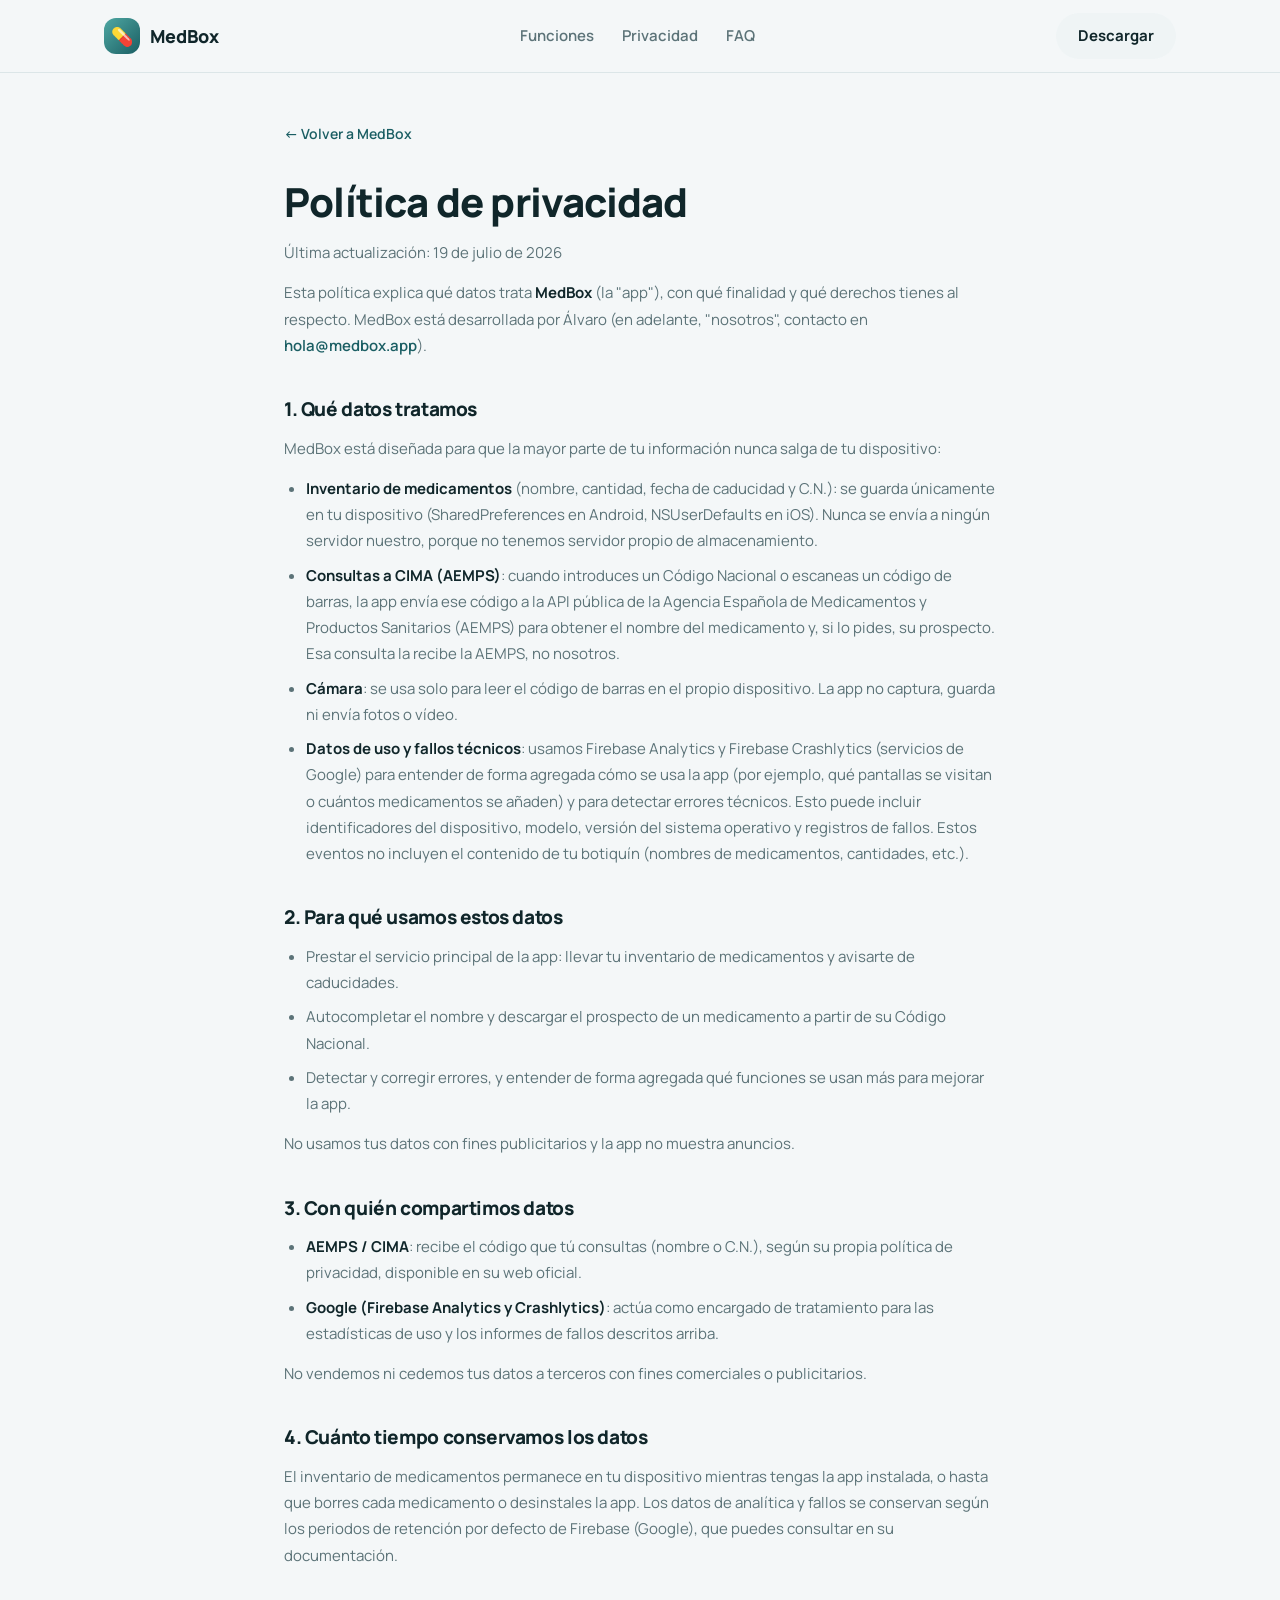
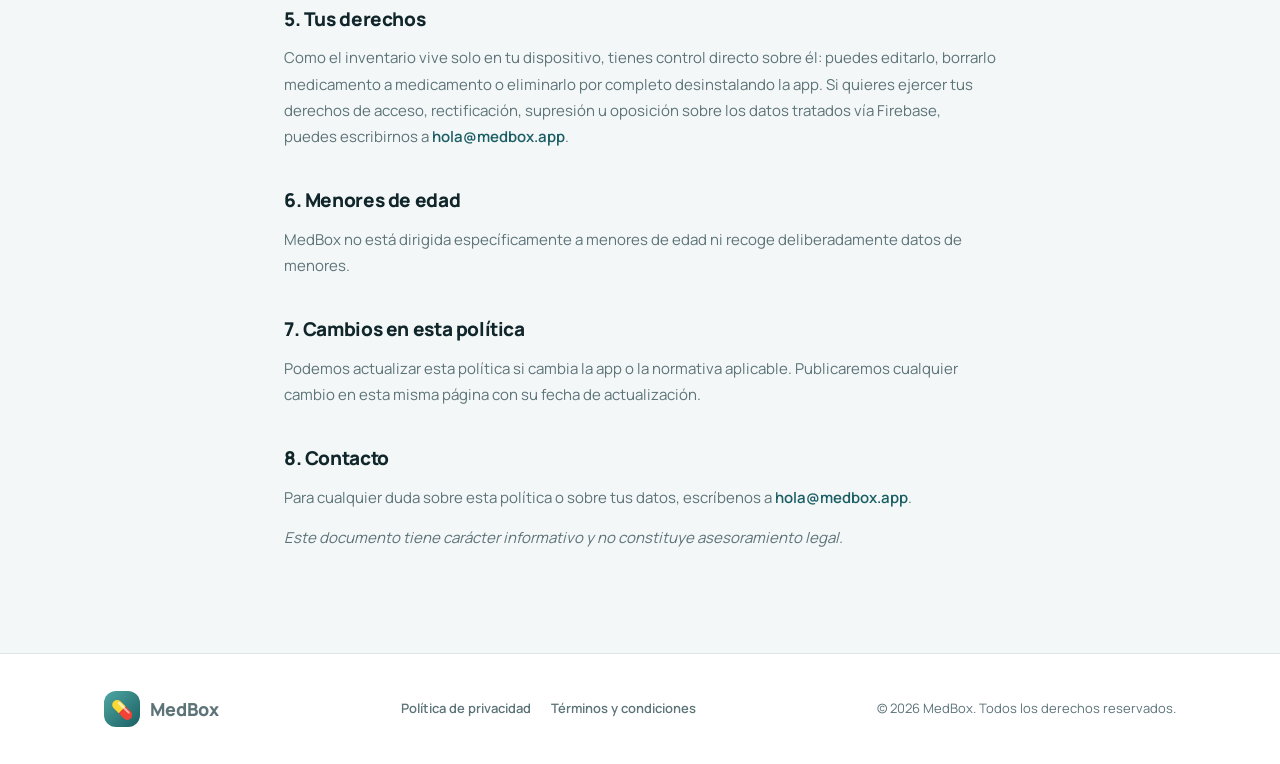
==== privacy.html @ 9917dc3c "Añadir página de política de privacidad" ====
<!DOCTYPE html>
<html lang="es">
<head>
<meta charset="UTF-8" />
<meta name="viewport" content="width=device-width, initial-scale=1.0" />
<title>Política de privacidad — MedBox</title>
<meta name="description" content="Política de privacidad de MedBox: qué datos se recogen, para qué se usan y qué derechos tienes." />
<link rel="icon" href="data:image/svg+xml,<svg xmlns=%22http://www.w3.org/2000/svg%22 viewBox=%220 0 100 100%22><text y=%22.9em%22 font-size=%2290%22>💊</text></svg>" />
<link rel="preconnect" href="https://fonts.googleapis.com">
<link rel="preconnect" href="https://fonts.gstatic.com" crossorigin>
<link href="https://fonts.googleapis.com/css2?family=Manrope:wght@400;500;600;700;800&display=swap" rel="stylesheet">
<link rel="stylesheet" href="styles.css" />
</head>
<body>

  <header class="nav">
    <div class="container nav-inner">
      <div class="brand">
        <span class="brand-badge">💊</span>
        <span class="brand-name">MedBox</span>
      </div>
      <nav class="nav-links">
        <a href="index.html#funciones">Funciones</a>
        <a href="index.html#privacidad">Privacidad</a>
        <a href="index.html#faq">FAQ</a>
      </nav>
      <a class="btn btn-ghost nav-cta" href="index.html#descarga">Descargar</a>
    </div>
  </header>

  <main>
    <section class="legal">
      <div class="container legal-content">
        <a href="index.html" class="legal-back">← Volver a MedBox</a>

        <h1>Política de privacidad</h1>
        <p class="legal-updated">Última actualización: 19 de julio de 2026</p>

        <p>
          Esta política explica qué datos trata <strong>MedBox</strong> (la
          "app"), con qué finalidad y qué derechos tienes al respecto.
          MedBox está desarrollada por Álvaro (en adelante, "nosotros",
          contacto en <a href="mailto:hola@medbox.app">hola@medbox.app</a>).
        </p>

        <h2>1. Qué datos tratamos</h2>
        <p>MedBox está diseñada para que la mayor parte de tu información nunca salga de tu dispositivo:</p>
        <ul>
          <li><strong>Inventario de medicamentos</strong> (nombre, cantidad, fecha de caducidad y C.N.): se guarda únicamente en tu dispositivo (SharedPreferences en Android, NSUserDefaults en iOS). Nunca se envía a ningún servidor nuestro, porque no tenemos servidor propio de almacenamiento.</li>
          <li><strong>Consultas a CIMA (AEMPS)</strong>: cuando introduces un Código Nacional o escaneas un código de barras, la app envía ese código a la API pública de la Agencia Española de Medicamentos y Productos Sanitarios (AEMPS) para obtener el nombre del medicamento y, si lo pides, su prospecto. Esa consulta la recibe la AEMPS, no nosotros.</li>
          <li><strong>Cámara</strong>: se usa solo para leer el código de barras en el propio dispositivo. La app no captura, guarda ni envía fotos o vídeo.</li>
          <li><strong>Datos de uso y fallos técnicos</strong>: usamos Firebase Analytics y Firebase Crashlytics (servicios de Google) para entender de forma agregada cómo se usa la app (por ejemplo, qué pantallas se visitan o cuántos medicamentos se añaden) y para detectar errores técnicos. Esto puede incluir identificadores del dispositivo, modelo, versión del sistema operativo y registros de fallos. Estos eventos no incluyen el contenido de tu botiquín (nombres de medicamentos, cantidades, etc.).</li>
        </ul>

        <h2>2. Para qué usamos estos datos</h2>
        <ul>
          <li>Prestar el servicio principal de la app: llevar tu inventario de medicamentos y avisarte de caducidades.</li>
          <li>Autocompletar el nombre y descargar el prospecto de un medicamento a partir de su Código Nacional.</li>
          <li>Detectar y corregir errores, y entender de forma agregada qué funciones se usan más para mejorar la app.</li>
        </ul>
        <p>No usamos tus datos con fines publicitarios y la app no muestra anuncios.</p>

        <h2>3. Con quién compartimos datos</h2>
        <ul>
          <li><strong>AEMPS / CIMA</strong>: recibe el código que tú consultas (nombre o C.N.), según su propia política de privacidad, disponible en su web oficial.</li>
          <li><strong>Google (Firebase Analytics y Crashlytics)</strong>: actúa como encargado de tratamiento para las estadísticas de uso y los informes de fallos descritos arriba.</li>
        </ul>
        <p>No vendemos ni cedemos tus datos a terceros con fines comerciales o publicitarios.</p>

        <h2>4. Cuánto tiempo conservamos los datos</h2>
        <p>
          El inventario de medicamentos permanece en tu dispositivo mientras
          tengas la app instalada, o hasta que borres cada medicamento o
          desinstales la app. Los datos de analítica y fallos se conservan
          según los periodos de retención por defecto de Firebase (Google),
          que puedes consultar en su documentación.
        </p>

        <h2>5. Tus derechos</h2>
        <p>
          Como el inventario vive solo en tu dispositivo, tienes control
          directo sobre él: puedes editarlo, borrarlo medicamento a
          medicamento o eliminarlo por completo desinstalando la app. Si
          quieres ejercer tus derechos de acceso, rectificación, supresión
          u oposición sobre los datos tratados vía Firebase, puedes
          escribirnos a <a href="mailto:hola@medbox.app">hola@medbox.app</a>.
        </p>

        <h2>6. Menores de edad</h2>
        <p>MedBox no está dirigida específicamente a menores de edad ni recoge deliberadamente datos de menores.</p>

        <h2>7. Cambios en esta política</h2>
        <p>
          Podemos actualizar esta política si cambia la app o la normativa
          aplicable. Publicaremos cualquier cambio en esta misma página con
          su fecha de actualización.
        </p>

        <h2>8. Contacto</h2>
        <p>
          Para cualquier duda sobre esta política o sobre tus datos, escríbenos a
          <a href="mailto:hola@medbox.app">hola@medbox.app</a>.
        </p>

        <p><em>Este documento tiene carácter informativo y no constituye asesoramiento legal.</em></p>
      </div>
    </section>
  </main>

  <footer class="footer">
    <div class="container footer-inner">
      <div class="brand">
        <span class="brand-badge">💊</span>
        <span class="brand-name">MedBox</span>
      </div>
      <nav class="footer-links">
        <a href="privacy.html">Política de privacidad</a>
        <a href="terms.html">Términos y condiciones</a>
      </nav>
      <p>&copy; <span id="year"></span> MedBox. Todos los derechos reservados.</p>
    </div>
  </footer>

  <script>
    document.getElementById("year").textContent = new Date().getFullYear();
  </script>
</body>
</html>
---- styles.css ----
:root {
  --primary: #1a5e63;
  --primary-dark: #103d40;
  --primary-deep: #0a282b;
  --accent: #4fa8a3;
  --on-primary: #ffffff;

  --bg: #f4f7f8;
  --surface: #ffffff;
  --surface-variant: #eff4f5;

  --text: #10262a;
  --text-secondary: #5c7378;
  --border: #dce6e8;

  --expired: #dc3d3d;
  --expired-bg: #fcebeb;
  --soon: #e08a00;
  --soon-bg: #fcf1dc;
  --ok: #17966b;
  --ok-bg: #e4f5ec;

  --radius-sm: 12px;
  --radius-md: 16px;
  --radius-lg: 24px;
  --shadow: 0 16px 40px -12px rgba(10, 40, 43, 0.25);
}

* { box-sizing: border-box; }

html { scroll-behavior: smooth; }

body {
  margin: 0;
  font-family: "Manrope", -apple-system, BlinkMacSystemFont, "Segoe UI", sans-serif;
  color: var(--text);
  background: var(--bg);
  line-height: 1.5;
}

.container {
  max-width: 1120px;
  margin: 0 auto;
  padding: 0 24px;
}

img, svg { display: block; max-width: 100%; }

a { color: inherit; text-decoration: none; }

h1, h2, h3 { margin: 0; font-weight: 800; letter-spacing: -0.02em; }

p { color: var(--text-secondary); }

/* ---------- Nav ---------- */

.nav {
  position: sticky;
  top: 0;
  z-index: 20;
  background: rgba(244, 247, 248, 0.85);
  backdrop-filter: blur(10px);
  border-bottom: 1px solid var(--border);
}

.nav-inner {
  display: flex;
  align-items: center;
  justify-content: space-between;
  height: 72px;
}

.brand { display: flex; align-items: center; gap: 10px; }

.brand-badge {
  display: grid;
  place-items: center;
  width: 36px;
  height: 36px;
  border-radius: 12px;
  background: linear-gradient(135deg, var(--accent), var(--primary));
  font-size: 18px;
}

.brand-name { font-weight: 800; font-size: 18px; }

.nav-links {
  display: flex;
  gap: 28px;
  font-weight: 600;
  font-size: 15px;
  color: var(--text-secondary);
}

.nav-links a:hover { color: var(--primary); }

.nav-cta { display: none; }

@media (min-width: 720px) {
  .nav-cta { display: inline-flex; }
}

/* ---------- Buttons ---------- */

.btn {
  display: inline-flex;
  align-items: center;
  justify-content: center;
  gap: 8px;
  padding: 12px 22px;
  border-radius: 999px;
  font-weight: 700;
  font-size: 15px;
  white-space: nowrap;
  transition: transform 0.15s ease, box-shadow 0.15s ease, background 0.15s ease;
  border: none;
  cursor: pointer;
}

.btn-primary {
  background: var(--primary);
  color: var(--on-primary);
  box-shadow: 0 12px 24px -10px rgba(26, 94, 99, 0.55);
}

.btn-primary:hover { transform: translateY(-2px); box-shadow: 0 16px 28px -10px rgba(26, 94, 99, 0.6); }

.btn-outline {
  background: transparent;
  color: var(--text);
  border: 1.5px solid var(--border);
}

.btn-outline:hover { border-color: var(--primary); color: var(--primary); }

.btn-ghost {
  background: var(--surface-variant);
  color: var(--text);
}

.btn-ghost:hover { background: var(--border); }

.btn-lg { padding: 16px 30px; font-size: 16px; }

/* ---------- Hero ---------- */

.hero { padding: 64px 0 40px; overflow: hidden; }

.hero-inner {
  display: grid;
  gap: 48px;
  align-items: center;
}

@media (min-width: 960px) {
  .hero-inner { grid-template-columns: 1.05fr 0.95fr; }
}

.eyebrow {
  display: inline-block;
  font-size: 13px;
  font-weight: 700;
  letter-spacing: 0.08em;
  text-transform: uppercase;
  color: var(--primary);
  background: var(--surface-variant);
  padding: 6px 14px;
  border-radius: 999px;
  margin-bottom: 18px;
}

.eyebrow.center { display: block; width: fit-content; margin: 0 auto 14px; }

.hero h1 {
  font-size: clamp(34px, 5vw, 52px);
  line-height: 1.08;
  margin-bottom: 18px;
}

.lead { font-size: 17px; max-width: 46ch; }

.hero-actions {
  display: flex;
  flex-wrap: wrap;
  gap: 14px;
  margin: 28px 0 20px;
}

.hero-trust {
  display: flex;
  flex-wrap: wrap;
  gap: 18px;
  font-size: 14px;
  font-weight: 600;
  color: var(--text-secondary);
}

/* ---------- Phone mockup ---------- */

.hero-visual { display: flex; justify-content: center; }

.phone {
  position: relative;
  width: 280px;
  border-radius: 36px;
  overflow: hidden;
  background: #0e1517;
  box-shadow: var(--shadow), 0 0 0 8px #0e1517;
}

.phone-screenshot {
  display: block;
  width: 100%;
  height: auto;
  border-radius: 30px;
}

.app-header {
  display: flex;
  align-items: center;
  gap: 12px;
  padding: 34px 16px 20px;
  margin: -14px -14px 14px;
  border-radius: 26px 26px 20px 20px;
  background: linear-gradient(135deg, var(--accent), var(--primary) 55%, var(--primary-deep));
  color: #fff;
}

.app-header-badge {
  width: 38px;
  height: 38px;
  border-radius: 12px;
  background: rgba(255, 255, 255, 0.22);
  display: grid;
  place-items: center;
  font-size: 18px;
  flex-shrink: 0;
}

.app-header-title { font-weight: 800; font-size: 15px; }
.app-header-subtitle { font-size: 12px; opacity: 0.88; }

.app-search {
  background: var(--surface-variant);
  color: var(--text-secondary);
  font-size: 13px;
  padding: 11px 14px;
  border-radius: 999px;
  margin-bottom: 12px;
}

.app-chips {
  display: grid;
  grid-template-columns: repeat(3, 1fr);
  gap: 8px;
  margin-bottom: 14px;
}

.chip {
  border-radius: 14px;
  padding: 10px 4px;
  text-align: center;
  font-size: 11px;
  font-weight: 700;
}

.chip b { display: block; font-size: 16px; margin-bottom: 2px; }

.chip-expired { background: var(--expired-bg); color: var(--expired); }
.chip-soon { background: var(--soon-bg); color: var(--soon); }
.chip-ok { background: var(--ok-bg); color: var(--ok); }

.app-card {
  display: flex;
  border-radius: 16px;
  background: var(--surface);
  border: 1px solid var(--border);
  box-shadow: 0 6px 16px -10px rgba(10, 40, 43, 0.25);
  margin-bottom: 10px;
  overflow: hidden;
}

.app-card-accent { width: 4px; flex-shrink: 0; }
.accent-soon { background: var(--soon); }
.accent-ok { background: var(--ok); }

.app-card-body { padding: 10px 12px; flex: 1; min-width: 0; }

.app-card-top {
  display: flex;
  align-items: flex-start;
  justify-content: space-between;
  gap: 8px;
  margin-bottom: 6px;
}

.app-card-name { font-weight: 700; font-size: 13px; }

.app-card-badge {
  font-size: 10px;
  font-weight: 700;
  color: var(--primary);
  background: rgba(26, 94, 99, 0.12);
  padding: 3px 7px;
  border-radius: 8px;
  white-space: nowrap;
}

.app-card-bottom {
  display: flex;
  align-items: center;
  justify-content: space-between;
  font-size: 11px;
  color: var(--text-secondary);
  font-weight: 600;
}

.dot-status { display: flex; align-items: center; gap: 5px; }
.dot-status::before {
  content: "";
  width: 6px;
  height: 6px;
  border-radius: 50%;
  background: currentColor;
}
.dot-soon { color: var(--soon); }
.dot-ok { color: var(--ok); }

.app-fab {
  position: absolute;
  right: 22px;
  bottom: 22px;
  width: 44px;
  height: 44px;
  border-radius: 50%;
  background: var(--primary);
  color: #fff;
  display: grid;
  place-items: center;
  font-size: 22px;
  font-weight: 700;
  box-shadow: 0 10px 20px -6px rgba(26, 94, 99, 0.6);
}

/* ---------- Logos strip ---------- */

.logos { padding: 12px 0 56px; }

.logos-inner { text-align: center; }

.logos-inner p {
  font-size: 13px;
  font-weight: 700;
  text-transform: uppercase;
  letter-spacing: 0.06em;
  color: var(--text-secondary);
  margin-bottom: 18px;
}

.logos-row {
  display: flex;
  flex-wrap: wrap;
  justify-content: center;
  gap: 14px 28px;
  font-weight: 600;
  color: var(--text);
}

/* ---------- Features ---------- */

.features { padding: 72px 0; background: var(--surface); }

.features h2, .faq h2 {
  font-size: clamp(26px, 3.6vw, 36px);
  margin-bottom: 44px;
}

.center { text-align: center; }

.feature-grid {
  display: grid;
  gap: 20px;
  grid-template-columns: 1fr;
}

@media (min-width: 720px) {
  .feature-grid { grid-template-columns: repeat(2, 1fr); }
}

@media (min-width: 1024px) {
  .feature-grid { grid-template-columns: repeat(3, 1fr); }
}

.feature-card {
  background: var(--bg);
  border: 1px solid var(--border);
  border-radius: var(--radius-lg);
  padding: 26px;
  transition: transform 0.15s ease, box-shadow 0.15s ease;
}

.feature-card:hover {
  transform: translateY(-4px);
  box-shadow: 0 18px 32px -18px rgba(10, 40, 43, 0.35);
}

.feature-icon {
  width: 48px;
  height: 48px;
  border-radius: 14px;
  background: var(--surface-variant);
  display: grid;
  place-items: center;
  font-size: 22px;
  margin-bottom: 16px;
}

.feature-card h3 { font-size: 17px; margin-bottom: 8px; }
.feature-card p { font-size: 14.5px; margin: 0; }

/* ---------- Privacy ---------- */

.privacy { padding: 72px 0; }

.privacy-inner {
  display: grid;
  gap: 40px;
  align-items: center;
}

@media (min-width: 860px) {
  .privacy-inner { grid-template-columns: 1fr 1fr; }
}

.privacy h2 { font-size: clamp(26px, 3.4vw, 34px); margin: 10px 0 16px; }

.privacy-list {
  list-style: none;
  margin: 0;
  padding: 0;
  display: grid;
  gap: 14px;
}

.privacy-list li {
  background: var(--surface);
  border: 1px solid var(--border);
  border-radius: var(--radius-md);
  padding: 16px 18px;
  font-weight: 600;
  font-size: 14.5px;
}

.privacy-more { margin-top: 18px; }

.privacy-more a {
  color: var(--primary);
  font-weight: 700;
  font-size: 14.5px;
}

.privacy-more a:hover { text-decoration: underline; }

/* ---------- CTA ---------- */

.cta {
  margin: 0 24px 72px;
  padding: 64px 24px;
  border-radius: var(--radius-lg);
  text-align: center;
  color: #fff;
  background: linear-gradient(135deg, var(--accent), var(--primary) 55%, var(--primary-deep));
}

.cta-inner { max-width: 640px; margin: 0 auto; }

.cta h2 { font-size: clamp(26px, 3.6vw, 36px); margin-bottom: 14px; }

.cta .lead { color: rgba(255, 255, 255, 0.9); margin: 0 auto 28px; }

.cta .btn-primary {
  background: #fff;
  color: var(--primary-deep);
  box-shadow: 0 14px 28px -12px rgba(0, 0, 0, 0.4);
}

/* ---------- FAQ ---------- */

.faq { padding: 0 0 88px; }

.faq-list {
  max-width: 760px;
  margin: 0 auto;
  display: grid;
  gap: 12px;
}

details {
  background: var(--surface);
  border: 1px solid var(--border);
  border-radius: var(--radius-md);
  padding: 16px 20px;
}

summary {
  cursor: pointer;
  font-weight: 700;
  list-style: none;
}

summary::-webkit-details-marker { display: none; }

summary::after {
  content: "+";
  float: right;
  font-weight: 700;
  color: var(--primary);
}

details[open] summary::after { content: "–"; }

details p { margin: 12px 0 0; font-size: 14.5px; }

/* ---------- Footer ---------- */

.footer {
  padding: 32px 0;
  border-top: 1px solid var(--border);
  background: var(--surface);
}

.footer-inner {
  display: flex;
  flex-wrap: wrap;
  gap: 12px;
  align-items: center;
  justify-content: space-between;
  font-size: 13px;
  color: var(--text-secondary);
}

.footer-links {
  display: flex;
  flex-wrap: wrap;
  gap: 20px;
  font-size: 13px;
  font-weight: 600;
  color: var(--text-secondary);
}

.footer-links a:hover { color: var(--primary); }

/* ---------- Legal pages (privacy.html / terms.html) ---------- */

.legal { padding: 48px 0 88px; }

.legal-content { max-width: 760px; margin: 0 auto; }

.legal-back {
  display: inline-block;
  margin-bottom: 28px;
  color: var(--primary);
  font-weight: 700;
  font-size: 14px;
}

.legal-back:hover { text-decoration: underline; }

.legal-content h1 {
  font-size: clamp(28px, 4vw, 40px);
  margin-bottom: 8px;
}

.legal-updated {
  font-size: 13px;
  color: var(--text-secondary);
  margin-bottom: 36px;
}

.legal-content h2 {
  font-size: 19px;
  margin: 36px 0 12px;
}

.legal-content p,
.legal-content li {
  font-size: 15px;
  line-height: 1.75;
  color: var(--text-secondary);
  margin: 0 0 14px;
}

.legal-content ul,
.legal-content ol {
  padding-left: 22px;
  margin: 0 0 14px;
}

.legal-content li { margin-bottom: 8px; }

.legal-content strong { color: var(--text); }

.legal-content a { color: var(--primary); font-weight: 600; }

.legal-content a:hover { text-decoration: underline; }
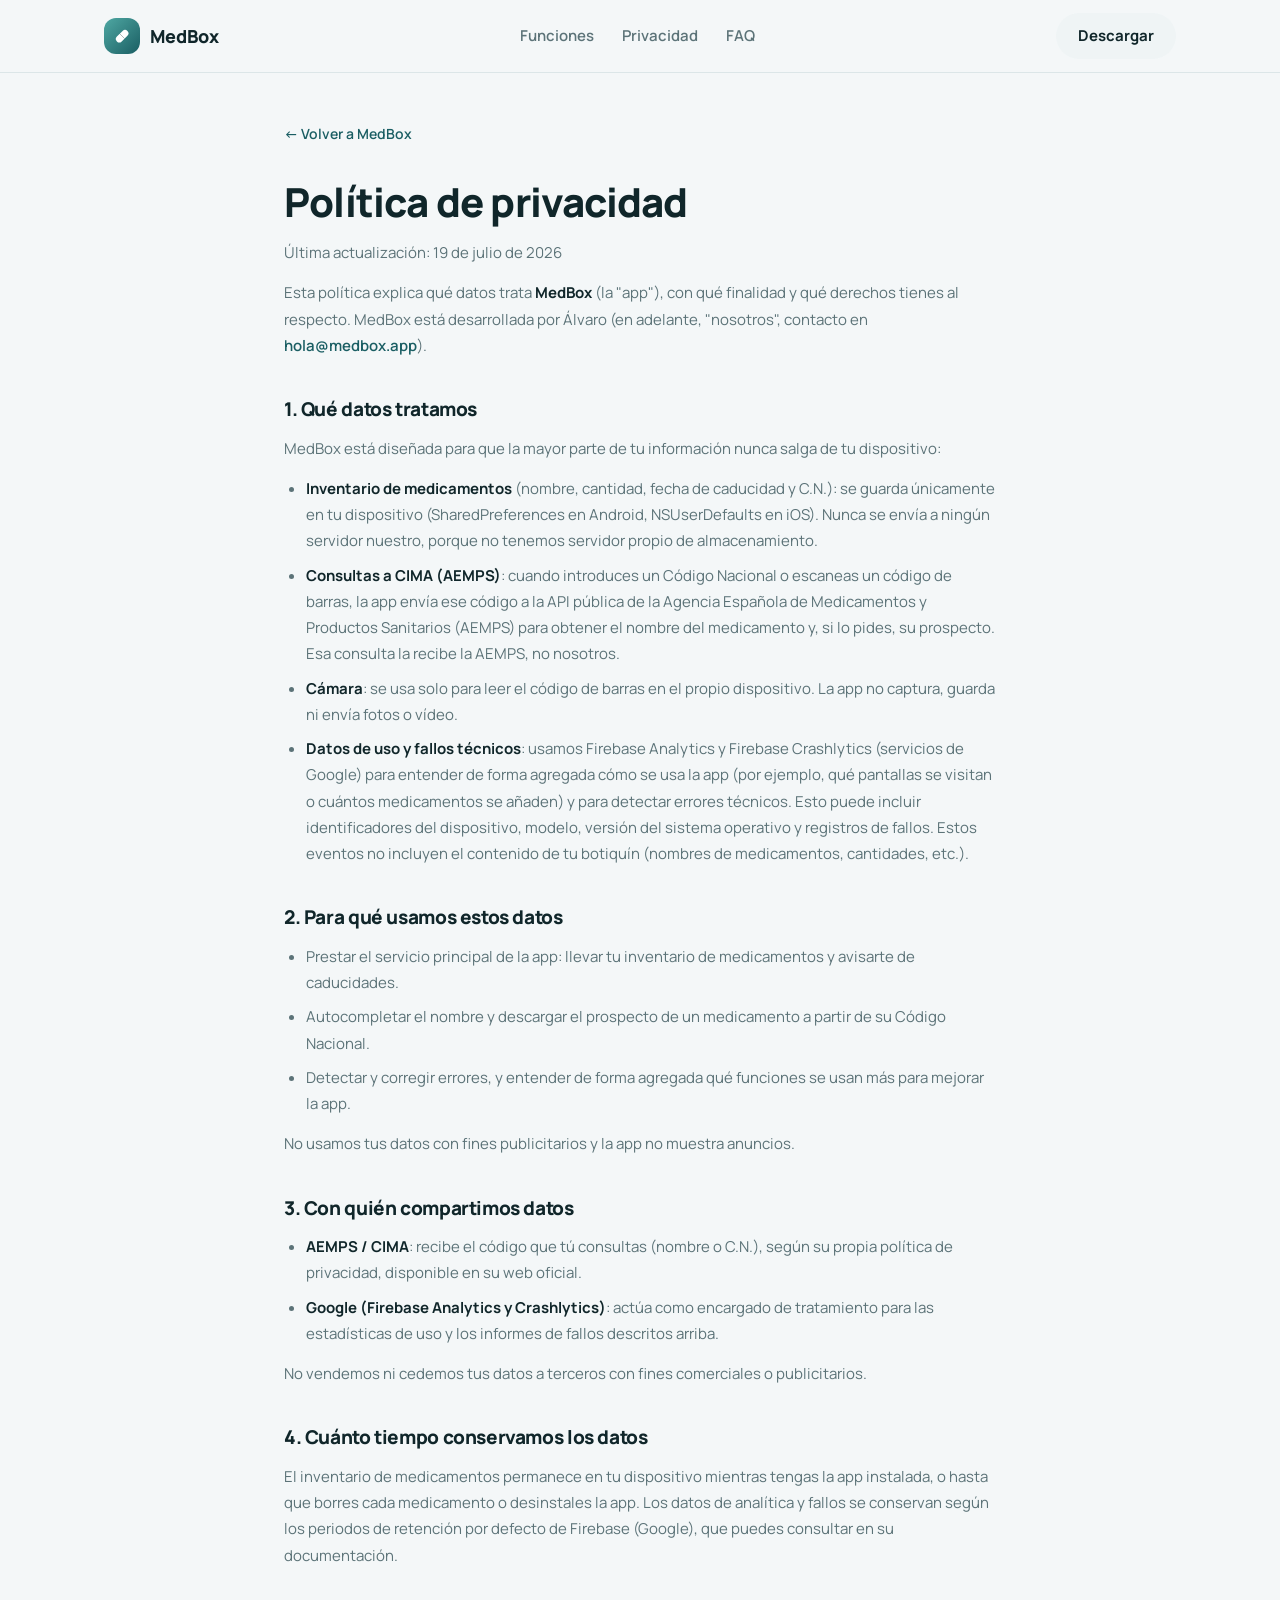
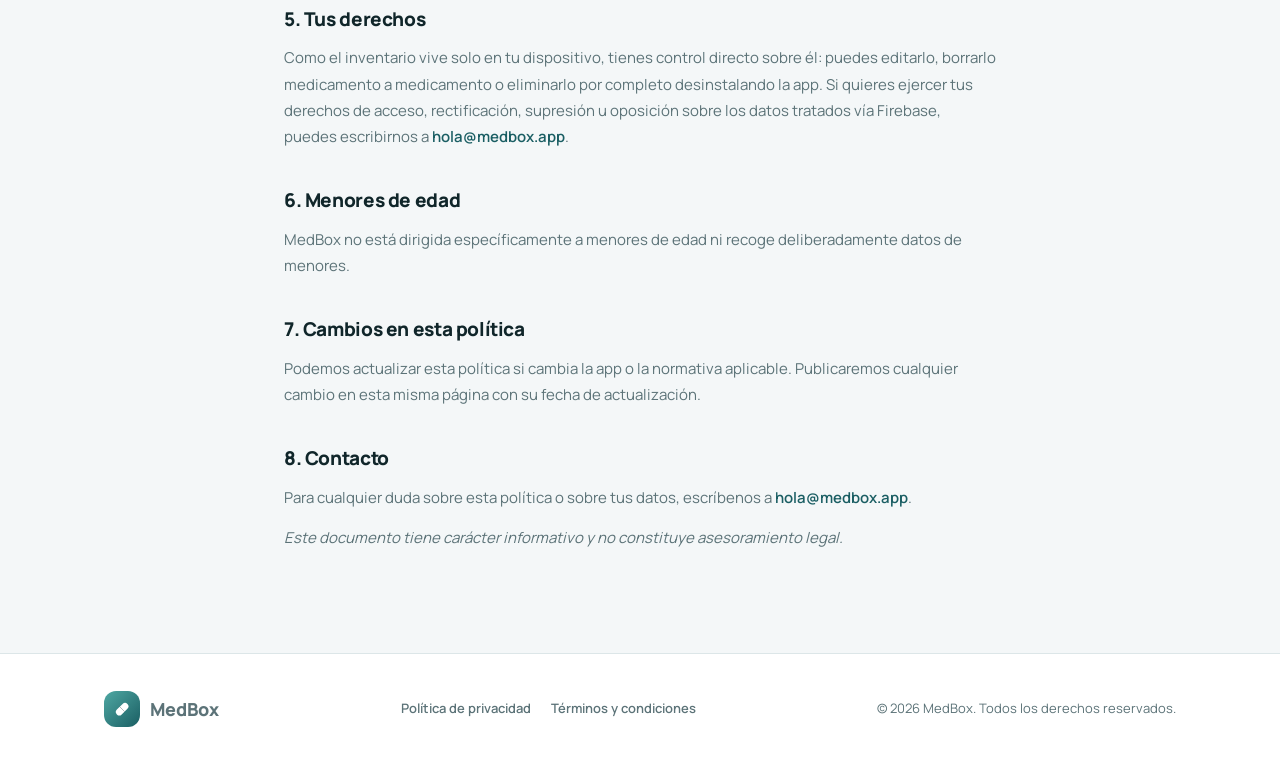
==== commit 73f46c3d: "Estilo para cta-actions + icono consistente en privacy.html" ====
--- a/privacy.html
+++ b/privacy.html
@@ -5,7 +5,7 @@
 <meta name="viewport" content="width=device-width, initial-scale=1.0" />
 <title>Política de privacidad — MedBox</title>
 <meta name="description" content="Política de privacidad de MedBox: qué datos se recogen, para qué se usan y qué derechos tienes." />
-<link rel="icon" href="data:image/svg+xml,<svg xmlns=%22http://www.w3.org/2000/svg%22 viewBox=%220 0 100 100%22><text y=%22.9em%22 font-size=%2290%22>💊</text></svg>" />
+<link rel="icon" type="image/svg+xml" href="data:image/svg+xml,<svg xmlns=%22http://www.w3.org/2000/svg%22 viewBox=%220 0 36 36%22><defs><linearGradient id=%22g%22 x1=%220%22 y1=%220%22 x2=%2236%22 y2=%2236%22><stop offset=%220%22 stop-color=%22%234fa8a3%22/><stop offset=%221%22 stop-color=%22%231a5e63%22/></linearGradient></defs><rect width=%2236%22 height=%2236%22 rx=%228%22 fill=%22url(%23g)%22/><rect x=%226%22 y=%2212.5%22 width=%2224%22 height=%2211%22 rx=%225.5%22 transform=%22rotate(-45 18 18)%22 fill=%22%23fff%22/><line x1=%2218%22 y1=%2212.5%22 x2=%2218%22 y2=%2223.5%22 transform=%22rotate(-45 18 18)%22 stroke=%22rgba(10,40,43,0.35)%22 stroke-width=%221.4%22/></svg>" />
 <link rel="preconnect" href="https://fonts.googleapis.com">
 <link rel="preconnect" href="https://fonts.gstatic.com" crossorigin>
 <link href="https://fonts.googleapis.com/css2?family=Manrope:wght@400;500;600;700;800&display=swap" rel="stylesheet">
@@ -16,7 +16,7 @@
   <header class="nav">
     <div class="container nav-inner">
       <div class="brand">
-        <span class="brand-badge">💊</span>
+        <span class="brand-badge" aria-hidden="true"><svg viewBox="0 0 36 36" xmlns="http://www.w3.org/2000/svg"><rect x="6" y="12.5" width="24" height="11" rx="5.5" transform="rotate(-45 18 18)" fill="#fff"/><line x1="18" y1="12.5" x2="18" y2="23.5" transform="rotate(-45 18 18)" stroke="rgba(10,40,43,0.35)" stroke-width="1.4"/></svg></span>
         <span class="brand-name">MedBox</span>
       </div>
       <nav class="nav-links">
@@ -110,7 +110,7 @@
   <footer class="footer">
     <div class="container footer-inner">
       <div class="brand">
-        <span class="brand-badge">💊</span>
+        <span class="brand-badge" aria-hidden="true"><svg viewBox="0 0 36 36" xmlns="http://www.w3.org/2000/svg"><rect x="6" y="12.5" width="24" height="11" rx="5.5" transform="rotate(-45 18 18)" fill="#fff"/><line x1="18" y1="12.5" x2="18" y2="23.5" transform="rotate(-45 18 18)" stroke="rgba(10,40,43,0.35)" stroke-width="1.4"/></svg></span>
         <span class="brand-name">MedBox</span>
       </div>
       <nav class="footer-links">
--- a/styles.css
+++ b/styles.css
@@ -79,8 +79,10 @@
   height: 36px;
   border-radius: 12px;
   background: linear-gradient(135deg, var(--accent), var(--primary));
-  font-size: 18px;
-}
+  overflow: hidden;
+}
+
+.brand-badge svg { width: 62%; height: 62%; display: block; }
 
 .brand-name { font-weight: 800; font-size: 18px; }
 
@@ -484,6 +486,13 @@
   box-shadow: 0 14px 28px -12px rgba(0, 0, 0, 0.4);
 }
 
+.cta-actions {
+  display: flex;
+  flex-wrap: wrap;
+  justify-content: center;
+  gap: 14px;
+}
+
 /* ---------- FAQ ---------- */
 
 .faq { padding: 0 0 88px; }
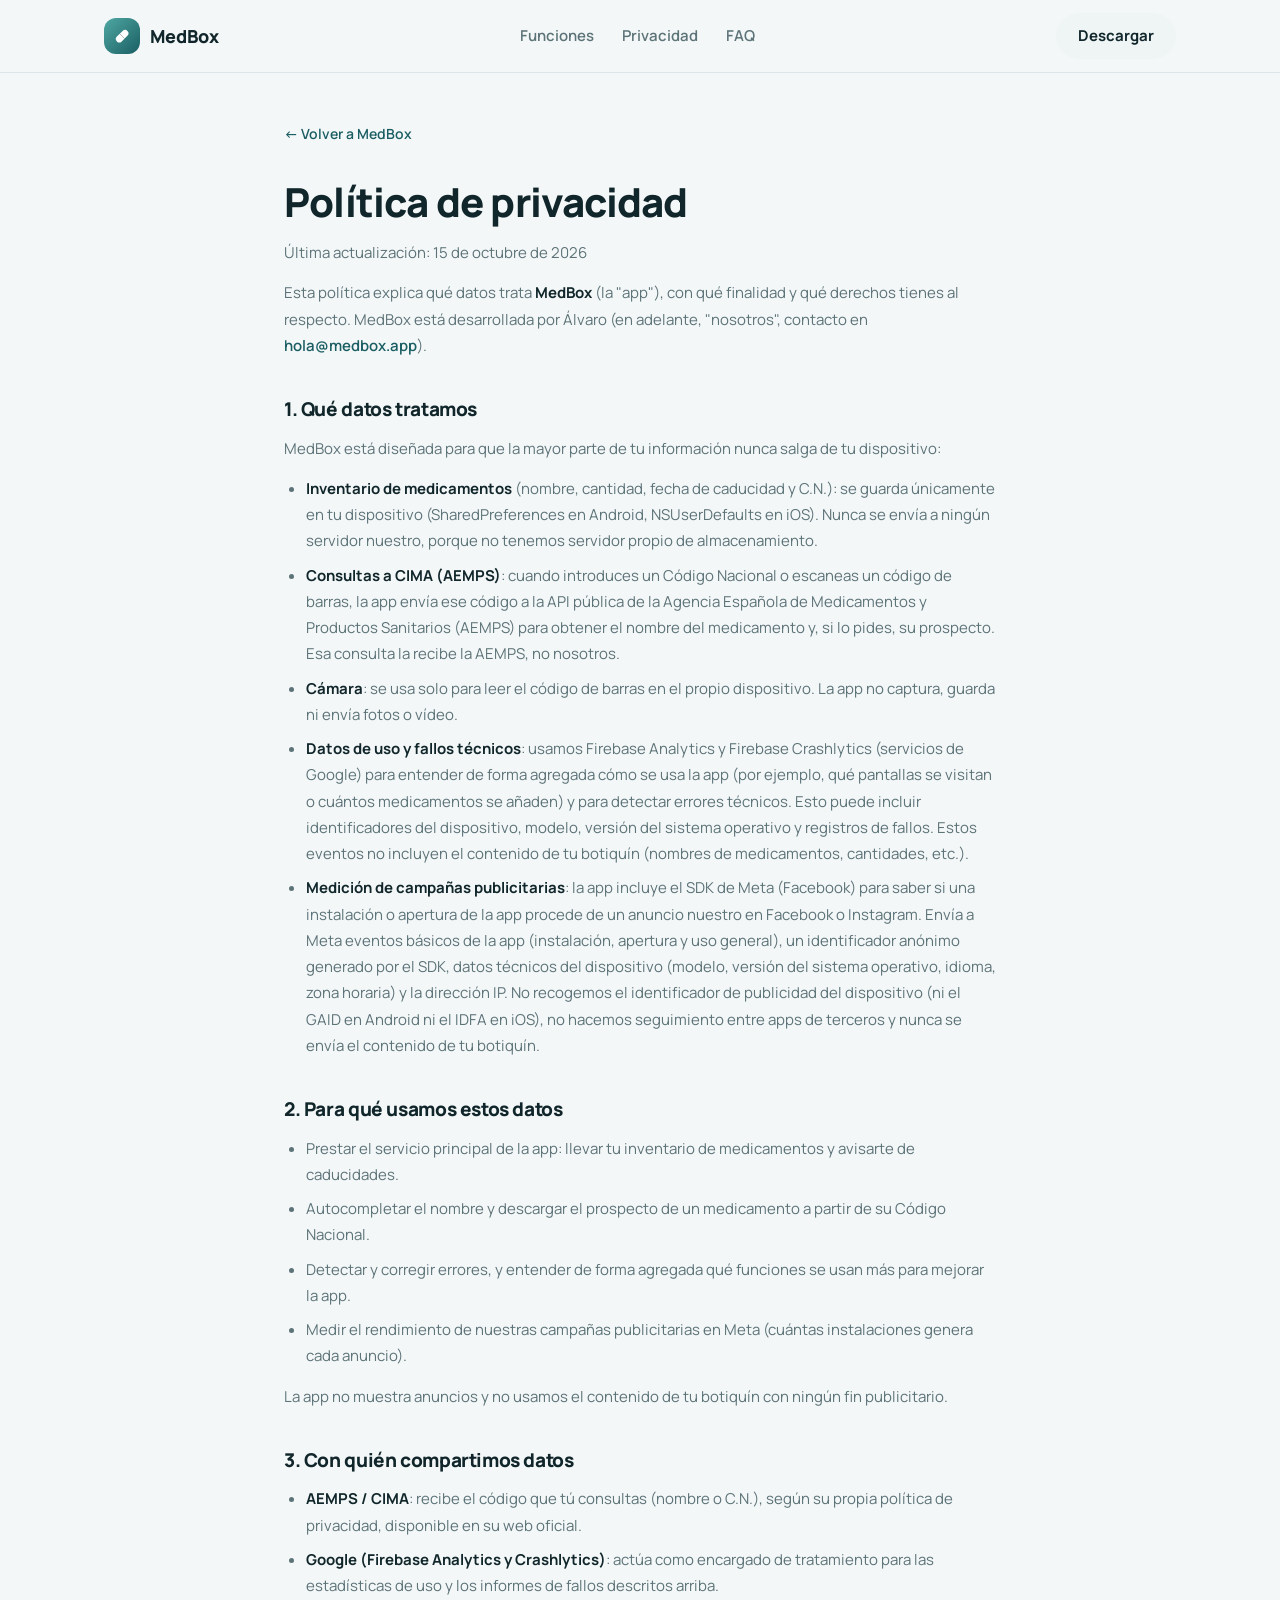
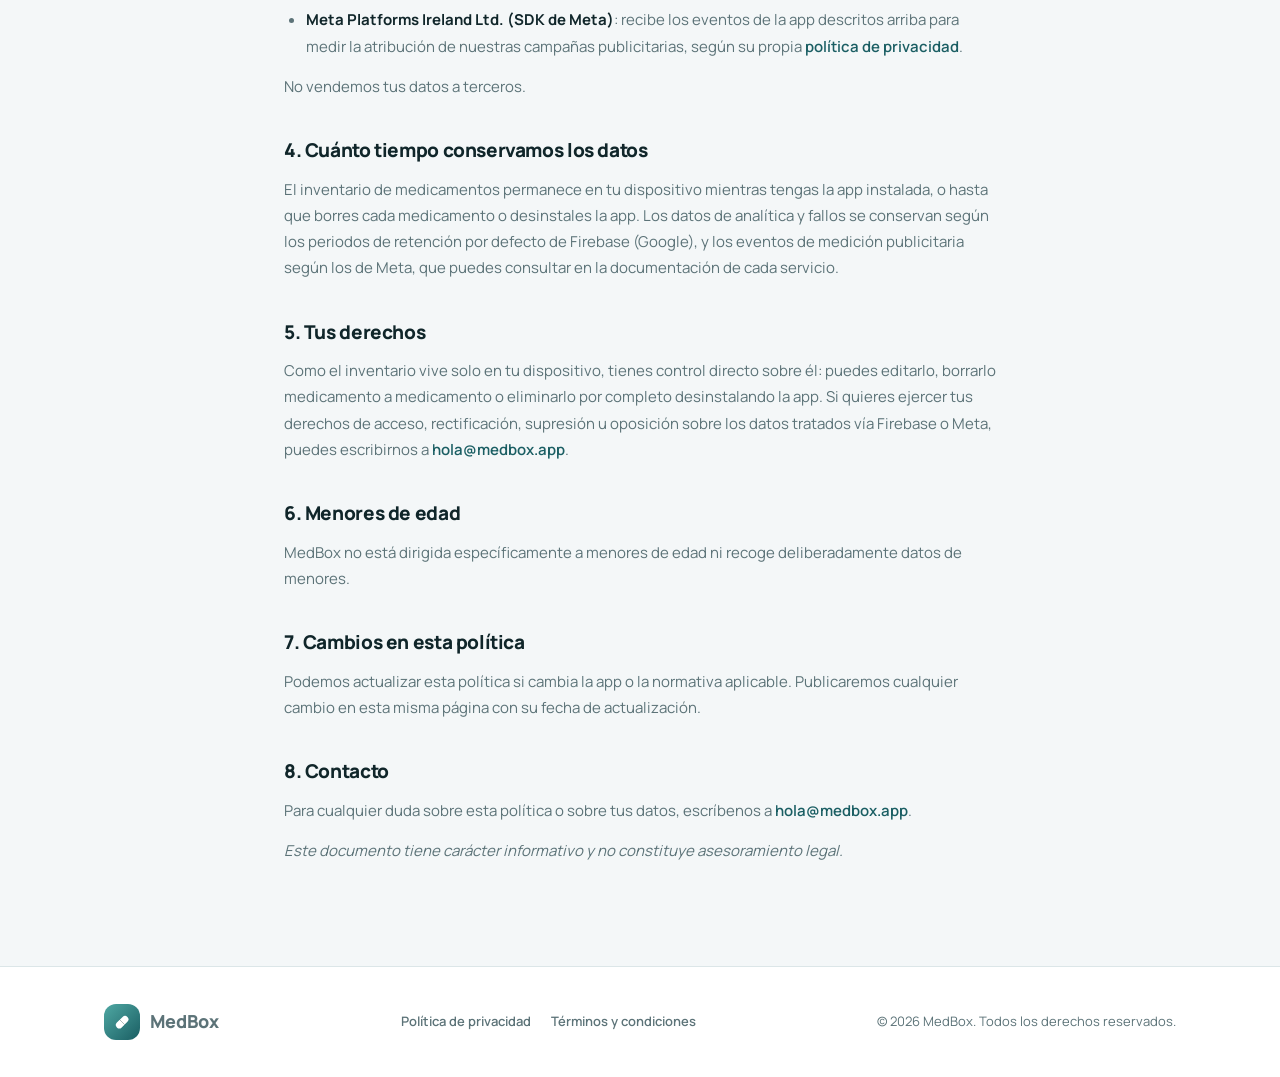
==== commit 93e063f1: "Privacidad: añade SDK de Meta para medir campañas de instalación Co-Authored-By: Claude Opus 5.5 <no" ====
--- a/privacy.html
+++ b/privacy.html
@@ -15,10 +15,10 @@
 
   <header class="nav">
     <div class="container nav-inner">
-      <div class="brand">
+      <a class="brand" href="index.html" aria-label="Ir a MedBox">
         <span class="brand-badge" aria-hidden="true"><svg viewBox="0 0 36 36" xmlns="http://www.w3.org/2000/svg"><rect x="6" y="12.5" width="24" height="11" rx="5.5" transform="rotate(-45 18 18)" fill="#fff"/><line x1="18" y1="12.5" x2="18" y2="23.5" transform="rotate(-45 18 18)" stroke="rgba(10,40,43,0.35)" stroke-width="1.4"/></svg></span>
         <span class="brand-name">MedBox</span>
-      </div>
+      </a>
       <nav class="nav-links">
         <a href="index.html#funciones">Funciones</a>
         <a href="index.html#privacidad">Privacidad</a>
@@ -34,7 +34,7 @@
         <a href="index.html" class="legal-back">← Volver a MedBox</a>
 
         <h1>Política de privacidad</h1>
-        <p class="legal-updated">Última actualización: 19 de julio de 2026</p>
+        <p class="legal-updated">Última actualización: 15 de octubre de 2026</p>
 
         <p>
           Esta política explica qué datos trata <strong>MedBox</strong> (la
@@ -50,6 +50,7 @@
           <li><strong>Consultas a CIMA (AEMPS)</strong>: cuando introduces un Código Nacional o escaneas un código de barras, la app envía ese código a la API pública de la Agencia Española de Medicamentos y Productos Sanitarios (AEMPS) para obtener el nombre del medicamento y, si lo pides, su prospecto. Esa consulta la recibe la AEMPS, no nosotros.</li>
           <li><strong>Cámara</strong>: se usa solo para leer el código de barras en el propio dispositivo. La app no captura, guarda ni envía fotos o vídeo.</li>
           <li><strong>Datos de uso y fallos técnicos</strong>: usamos Firebase Analytics y Firebase Crashlytics (servicios de Google) para entender de forma agregada cómo se usa la app (por ejemplo, qué pantallas se visitan o cuántos medicamentos se añaden) y para detectar errores técnicos. Esto puede incluir identificadores del dispositivo, modelo, versión del sistema operativo y registros de fallos. Estos eventos no incluyen el contenido de tu botiquín (nombres de medicamentos, cantidades, etc.).</li>
+          <li><strong>Medición de campañas publicitarias</strong>: la app incluye el SDK de Meta (Facebook) para saber si una instalación o apertura de la app procede de un anuncio nuestro en Facebook o Instagram. Envía a Meta eventos básicos de la app (instalación, apertura y uso general), un identificador anónimo generado por el SDK, datos técnicos del dispositivo (modelo, versión del sistema operativo, idioma, zona horaria) y la dirección IP. No recogemos el identificador de publicidad del dispositivo (ni el GAID en Android ni el IDFA en iOS), no hacemos seguimiento entre apps de terceros y nunca se envía el contenido de tu botiquín.</li>
         </ul>
 
         <h2>2. Para qué usamos estos datos</h2>
@@ -57,23 +58,26 @@
           <li>Prestar el servicio principal de la app: llevar tu inventario de medicamentos y avisarte de caducidades.</li>
           <li>Autocompletar el nombre y descargar el prospecto de un medicamento a partir de su Código Nacional.</li>
           <li>Detectar y corregir errores, y entender de forma agregada qué funciones se usan más para mejorar la app.</li>
+          <li>Medir el rendimiento de nuestras campañas publicitarias en Meta (cuántas instalaciones genera cada anuncio).</li>
         </ul>
-        <p>No usamos tus datos con fines publicitarios y la app no muestra anuncios.</p>
+        <p>La app no muestra anuncios y no usamos el contenido de tu botiquín con ningún fin publicitario.</p>
 
         <h2>3. Con quién compartimos datos</h2>
         <ul>
           <li><strong>AEMPS / CIMA</strong>: recibe el código que tú consultas (nombre o C.N.), según su propia política de privacidad, disponible en su web oficial.</li>
           <li><strong>Google (Firebase Analytics y Crashlytics)</strong>: actúa como encargado de tratamiento para las estadísticas de uso y los informes de fallos descritos arriba.</li>
+          <li><strong>Meta Platforms Ireland Ltd. (SDK de Meta)</strong>: recibe los eventos de la app descritos arriba para medir la atribución de nuestras campañas publicitarias, según su propia <a href="https://www.facebook.com/privacy/policy/" target="_blank" rel="noopener">política de privacidad</a>.</li>
         </ul>
-        <p>No vendemos ni cedemos tus datos a terceros con fines comerciales o publicitarios.</p>
+        <p>No vendemos tus datos a terceros.</p>
 
         <h2>4. Cuánto tiempo conservamos los datos</h2>
         <p>
           El inventario de medicamentos permanece en tu dispositivo mientras
           tengas la app instalada, o hasta que borres cada medicamento o
           desinstales la app. Los datos de analítica y fallos se conservan
-          según los periodos de retención por defecto de Firebase (Google),
-          que puedes consultar en su documentación.
+          según los periodos de retención por defecto de Firebase (Google), y
+          los eventos de medición publicitaria según los de Meta, que puedes
+          consultar en la documentación de cada servicio.
         </p>
 
         <h2>5. Tus derechos</h2>
@@ -82,7 +86,7 @@
           directo sobre él: puedes editarlo, borrarlo medicamento a
           medicamento o eliminarlo por completo desinstalando la app. Si
           quieres ejercer tus derechos de acceso, rectificación, supresión
-          u oposición sobre los datos tratados vía Firebase, puedes
+          u oposición sobre los datos tratados vía Firebase o Meta, puedes
           escribirnos a <a href="mailto:hola@medbox.app">hola@medbox.app</a>.
         </p>
 
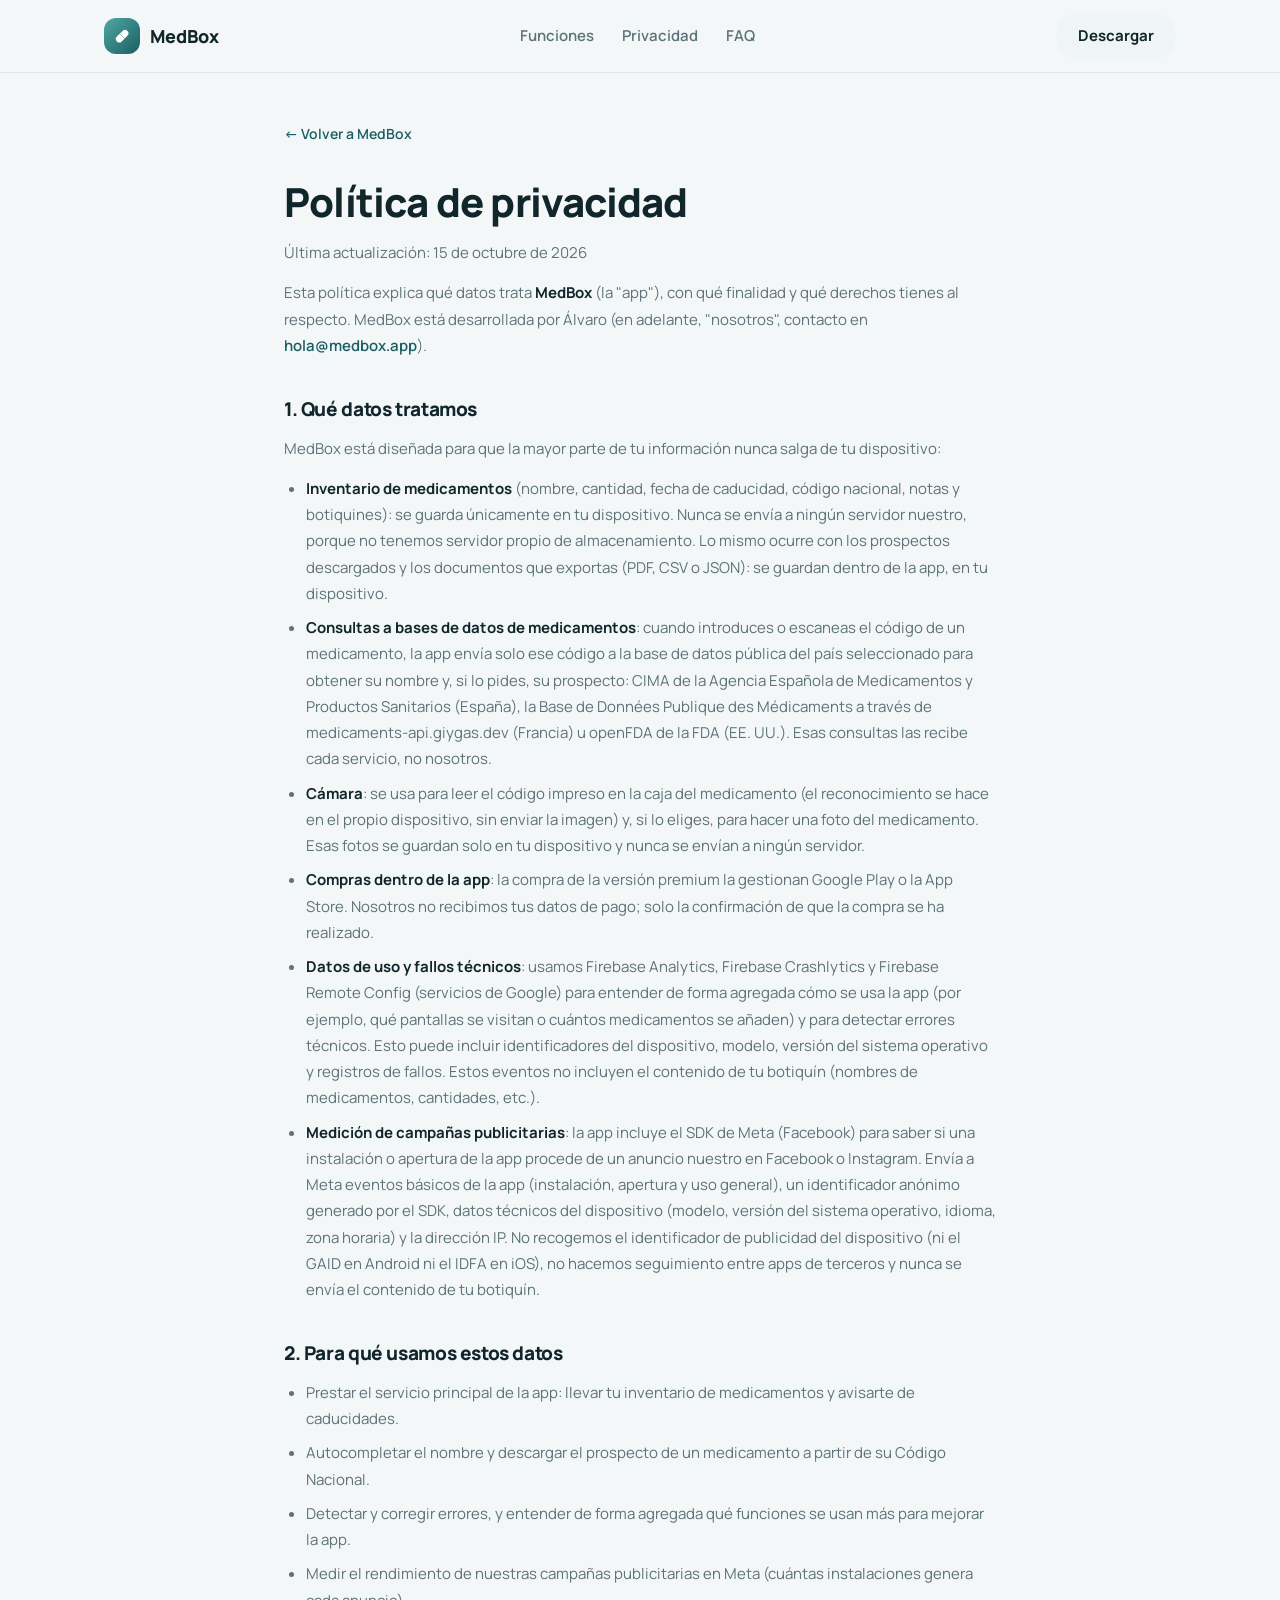
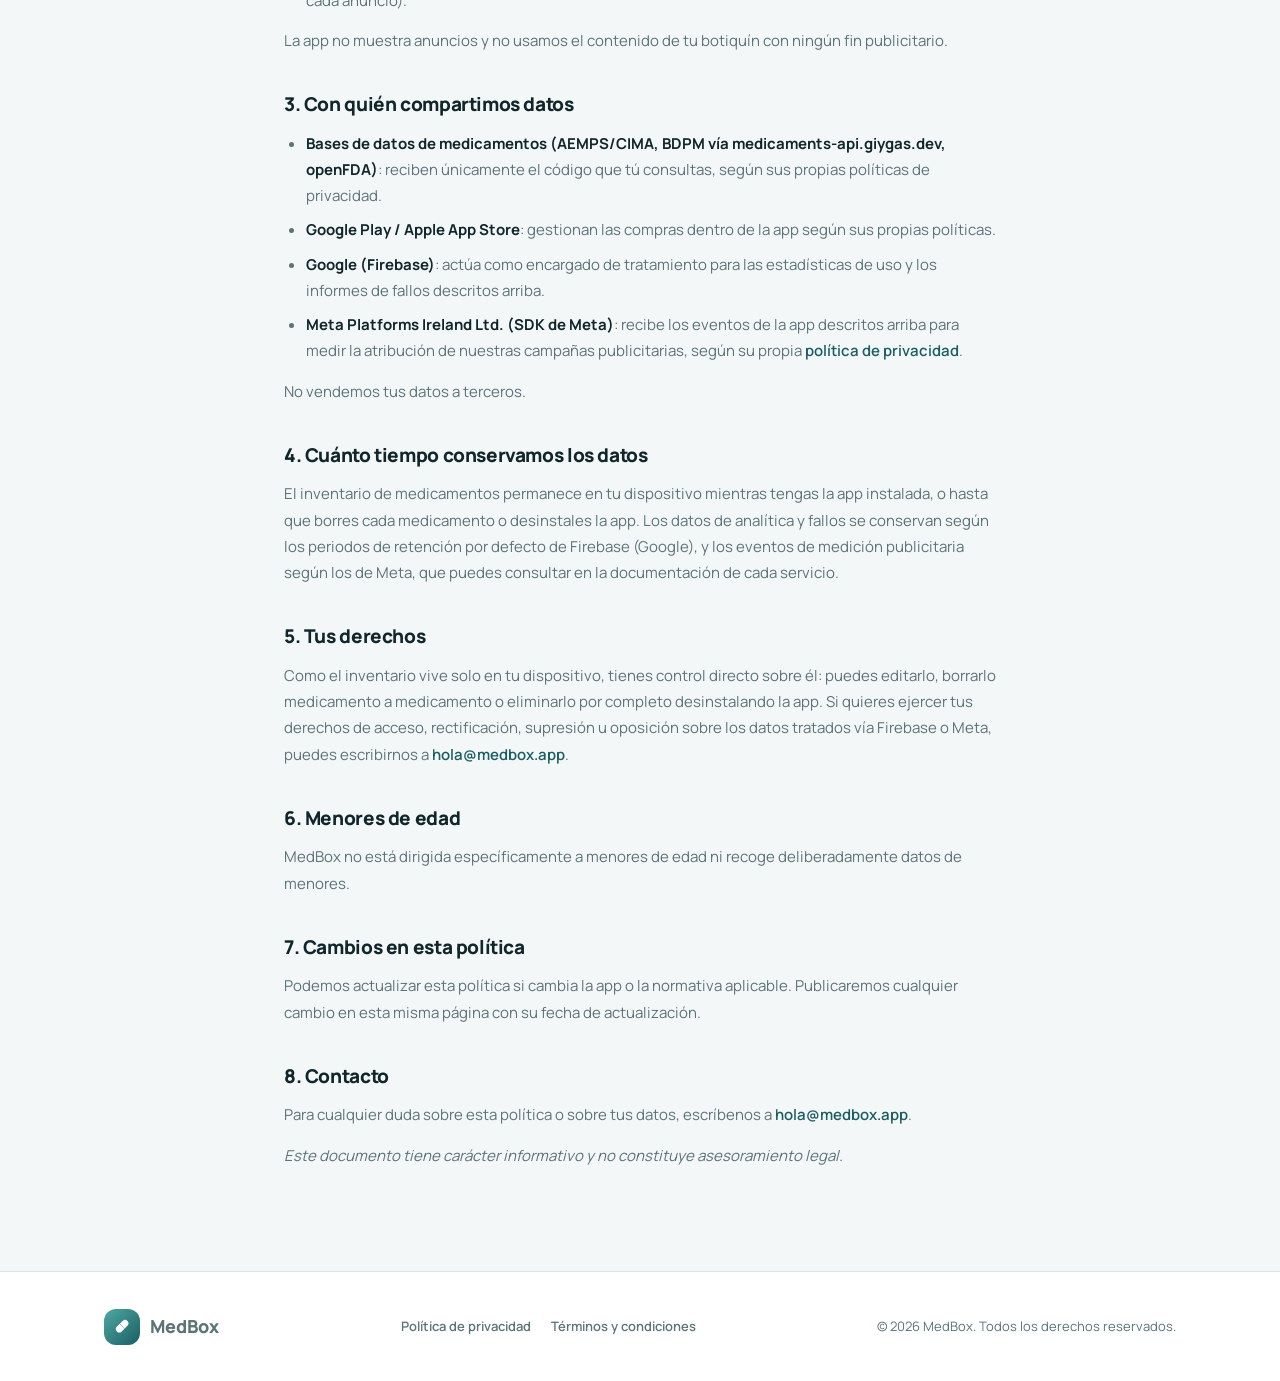
==== commit e95fa64c: "Privacidad: actualiza cámara/fotos, consultas por país, exportaciones y compras Co-Authored-By: Clau" ====
--- a/privacy.html
+++ b/privacy.html
@@ -46,10 +46,11 @@
         <h2>1. Qué datos tratamos</h2>
         <p>MedBox está diseñada para que la mayor parte de tu información nunca salga de tu dispositivo:</p>
         <ul>
-          <li><strong>Inventario de medicamentos</strong> (nombre, cantidad, fecha de caducidad y C.N.): se guarda únicamente en tu dispositivo (SharedPreferences en Android, NSUserDefaults en iOS). Nunca se envía a ningún servidor nuestro, porque no tenemos servidor propio de almacenamiento.</li>
-          <li><strong>Consultas a CIMA (AEMPS)</strong>: cuando introduces un Código Nacional o escaneas un código de barras, la app envía ese código a la API pública de la Agencia Española de Medicamentos y Productos Sanitarios (AEMPS) para obtener el nombre del medicamento y, si lo pides, su prospecto. Esa consulta la recibe la AEMPS, no nosotros.</li>
-          <li><strong>Cámara</strong>: se usa solo para leer el código de barras en el propio dispositivo. La app no captura, guarda ni envía fotos o vídeo.</li>
-          <li><strong>Datos de uso y fallos técnicos</strong>: usamos Firebase Analytics y Firebase Crashlytics (servicios de Google) para entender de forma agregada cómo se usa la app (por ejemplo, qué pantallas se visitan o cuántos medicamentos se añaden) y para detectar errores técnicos. Esto puede incluir identificadores del dispositivo, modelo, versión del sistema operativo y registros de fallos. Estos eventos no incluyen el contenido de tu botiquín (nombres de medicamentos, cantidades, etc.).</li>
+          <li><strong>Inventario de medicamentos</strong> (nombre, cantidad, fecha de caducidad, código nacional, notas y botiquines): se guarda únicamente en tu dispositivo. Nunca se envía a ningún servidor nuestro, porque no tenemos servidor propio de almacenamiento. Lo mismo ocurre con los prospectos descargados y los documentos que exportas (PDF, CSV o JSON): se guardan dentro de la app, en tu dispositivo.</li>
+          <li><strong>Consultas a bases de datos de medicamentos</strong>: cuando introduces o escaneas el código de un medicamento, la app envía solo ese código a la base de datos pública del país seleccionado para obtener su nombre y, si lo pides, su prospecto: CIMA de la Agencia Española de Medicamentos y Productos Sanitarios (España), la Base de Données Publique des Médicaments a través de medicaments-api.giygas.dev (Francia) u openFDA de la FDA (EE. UU.). Esas consultas las recibe cada servicio, no nosotros.</li>
+          <li><strong>Cámara</strong>: se usa para leer el código impreso en la caja del medicamento (el reconocimiento se hace en el propio dispositivo, sin enviar la imagen) y, si lo eliges, para hacer una foto del medicamento. Esas fotos se guardan solo en tu dispositivo y nunca se envían a ningún servidor.</li>
+          <li><strong>Compras dentro de la app</strong>: la compra de la versión premium la gestionan Google Play o la App Store. Nosotros no recibimos tus datos de pago; solo la confirmación de que la compra se ha realizado.</li>
+          <li><strong>Datos de uso y fallos técnicos</strong>: usamos Firebase Analytics, Firebase Crashlytics y Firebase Remote Config (servicios de Google) para entender de forma agregada cómo se usa la app (por ejemplo, qué pantallas se visitan o cuántos medicamentos se añaden) y para detectar errores técnicos. Esto puede incluir identificadores del dispositivo, modelo, versión del sistema operativo y registros de fallos. Estos eventos no incluyen el contenido de tu botiquín (nombres de medicamentos, cantidades, etc.).</li>
           <li><strong>Medición de campañas publicitarias</strong>: la app incluye el SDK de Meta (Facebook) para saber si una instalación o apertura de la app procede de un anuncio nuestro en Facebook o Instagram. Envía a Meta eventos básicos de la app (instalación, apertura y uso general), un identificador anónimo generado por el SDK, datos técnicos del dispositivo (modelo, versión del sistema operativo, idioma, zona horaria) y la dirección IP. No recogemos el identificador de publicidad del dispositivo (ni el GAID en Android ni el IDFA en iOS), no hacemos seguimiento entre apps de terceros y nunca se envía el contenido de tu botiquín.</li>
         </ul>
 
@@ -64,8 +65,9 @@
 
         <h2>3. Con quién compartimos datos</h2>
         <ul>
-          <li><strong>AEMPS / CIMA</strong>: recibe el código que tú consultas (nombre o C.N.), según su propia política de privacidad, disponible en su web oficial.</li>
-          <li><strong>Google (Firebase Analytics y Crashlytics)</strong>: actúa como encargado de tratamiento para las estadísticas de uso y los informes de fallos descritos arriba.</li>
+          <li><strong>Bases de datos de medicamentos (AEMPS/CIMA, BDPM vía medicaments-api.giygas.dev, openFDA)</strong>: reciben únicamente el código que tú consultas, según sus propias políticas de privacidad.</li>
+          <li><strong>Google Play / Apple App Store</strong>: gestionan las compras dentro de la app según sus propias políticas.</li>
+          <li><strong>Google (Firebase)</strong>: actúa como encargado de tratamiento para las estadísticas de uso y los informes de fallos descritos arriba.</li>
           <li><strong>Meta Platforms Ireland Ltd. (SDK de Meta)</strong>: recibe los eventos de la app descritos arriba para medir la atribución de nuestras campañas publicitarias, según su propia <a href="https://www.facebook.com/privacy/policy/" target="_blank" rel="noopener">política de privacidad</a>.</li>
         </ul>
         <p>No vendemos tus datos a terceros.</p>
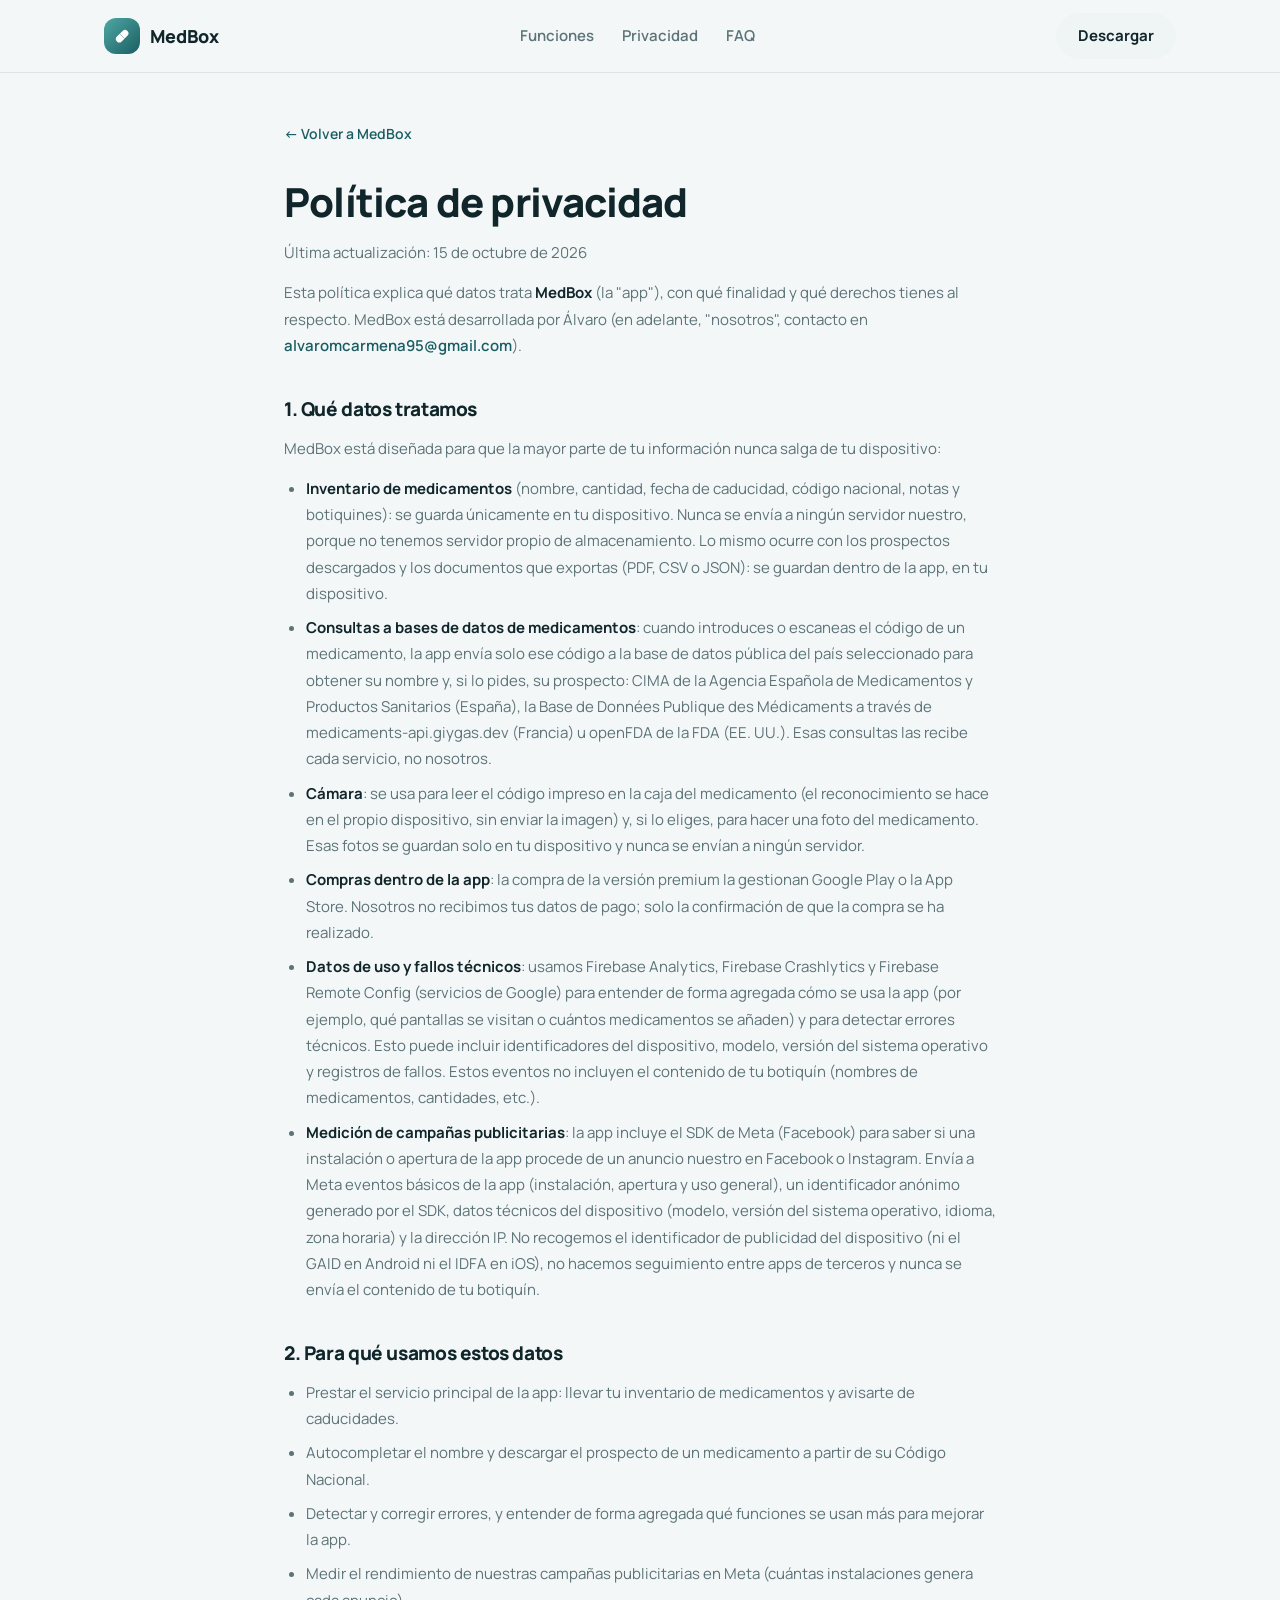
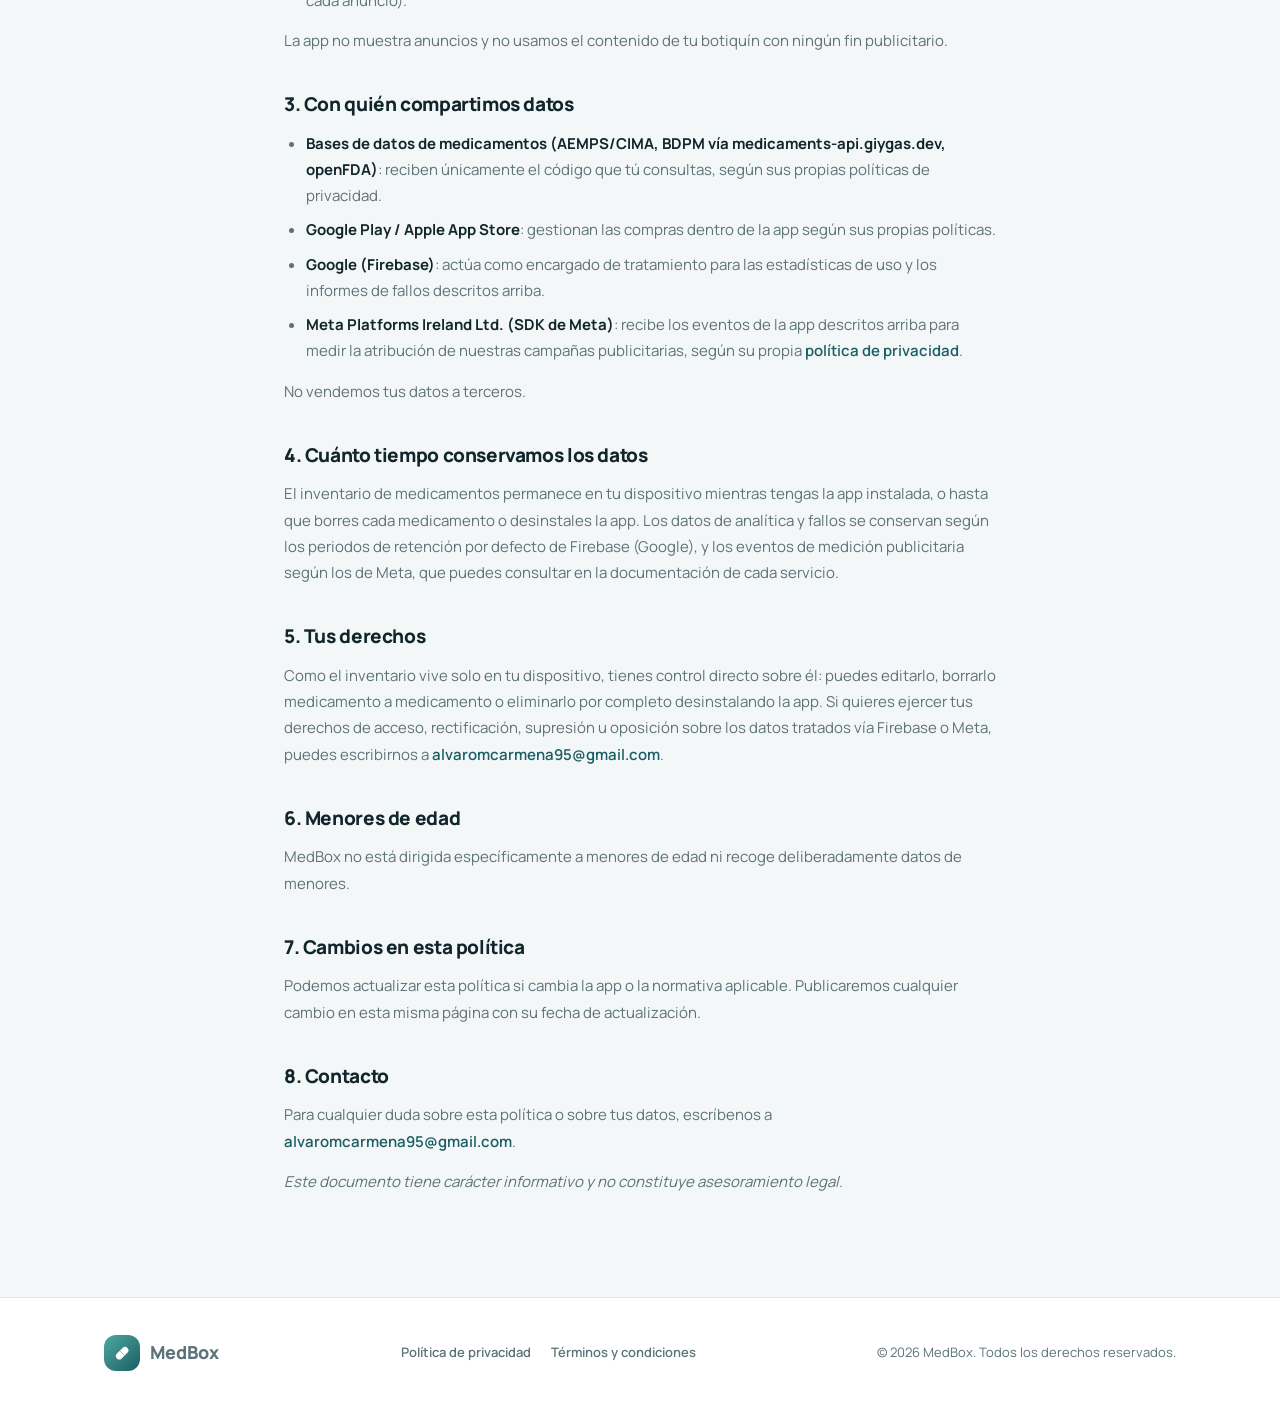
==== commit ad299185: "Contacto: cambia hola@medbox.app por alvaromcarmena95@gmail.com Co-Authored-By: Claude Opus 5.5 <nor" ====
--- a/privacy.html
+++ b/privacy.html
@@ -40,7 +40,7 @@
           Esta política explica qué datos trata <strong>MedBox</strong> (la
           "app"), con qué finalidad y qué derechos tienes al respecto.
           MedBox está desarrollada por Álvaro (en adelante, "nosotros",
-          contacto en <a href="mailto:hola@medbox.app">hola@medbox.app</a>).
+          contacto en <a href="mailto:alvaromcarmena95@gmail.com">alvaromcarmena95@gmail.com</a>).
         </p>
 
         <h2>1. Qué datos tratamos</h2>
@@ -89,7 +89,7 @@
           medicamento o eliminarlo por completo desinstalando la app. Si
           quieres ejercer tus derechos de acceso, rectificación, supresión
           u oposición sobre los datos tratados vía Firebase o Meta, puedes
-          escribirnos a <a href="mailto:hola@medbox.app">hola@medbox.app</a>.
+          escribirnos a <a href="mailto:alvaromcarmena95@gmail.com">alvaromcarmena95@gmail.com</a>.
         </p>
 
         <h2>6. Menores de edad</h2>
@@ -105,7 +105,7 @@
         <h2>8. Contacto</h2>
         <p>
           Para cualquier duda sobre esta política o sobre tus datos, escríbenos a
-          <a href="mailto:hola@medbox.app">hola@medbox.app</a>.
+          <a href="mailto:alvaromcarmena95@gmail.com">alvaromcarmena95@gmail.com</a>.
         </p>
 
         <p><em>Este documento tiene carácter informativo y no constituye asesoramiento legal.</em></p>
